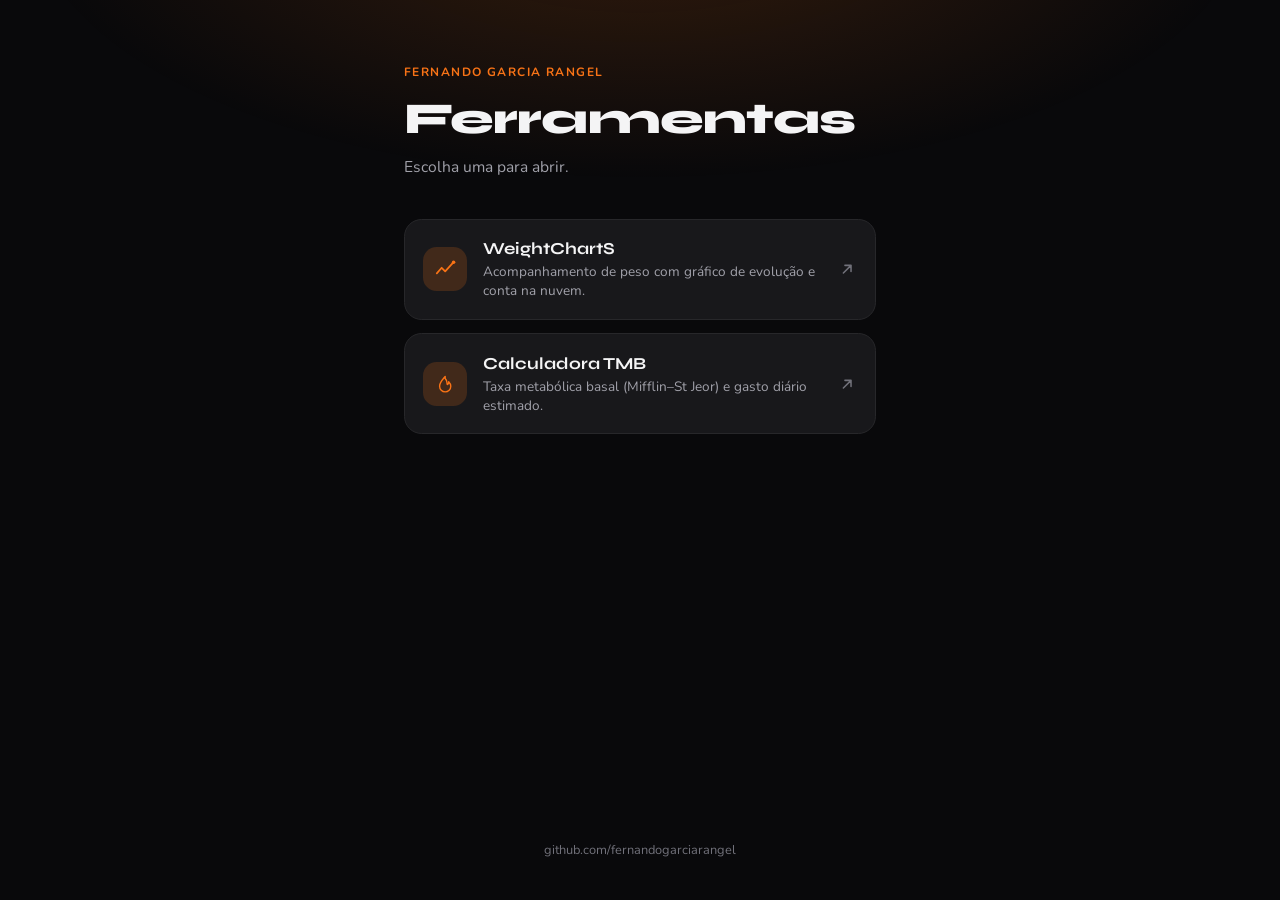
==== index.html @ a04c8d7c "Index" ====
<!DOCTYPE html>
<html lang="pt-BR" data-theme="dark">
<head>
<meta charset="UTF-8">
<meta name="viewport" content="width=device-width, initial-scale=1.0">
<meta name="theme-color" content="#f97316">
<meta name="author" content="Fernando Garcia Rangel">
<title>Apps — Fernando Garcia Rangel</title>
<link rel="preconnect" href="https://fonts.googleapis.com">
<link rel="preconnect" href="https://fonts.gstatic.com" crossorigin>
<link href="https://fonts.googleapis.com/css2?family=Nunito:wght@400;600;700&family=Syne:wght@600;700;800&display=swap" rel="stylesheet">
<link rel="stylesheet" href="styles.css">
</head>
<body>
  <div class="bg-glow" aria-hidden="true"></div>

  <main class="page">
    <header class="intro">
      <p class="eyebrow">Fernando Garcia Rangel</p>
      <h1>Ferramentas</h1>
      <p class="lede">Escolha uma para abrir.</p>
    </header>

    <nav class="menu" aria-label="Aplicativos disponíveis">
      <a class="entry" href="https://weight-charts.vercel.app/" target="_blank" rel="noopener noreferrer">
        <span class="entry-icon" aria-hidden="true">
          <svg viewBox="0 0 32 32" fill="none">
            <path d="M4 22 L11 14 L16 19 L28 6" stroke="currentColor" stroke-width="2.5" stroke-linecap="round" stroke-linejoin="round"/>
            <circle cx="28" cy="6" r="2.5" fill="currentColor"/>
          </svg>
        </span>
        <span class="entry-body">
          <span class="entry-title">WeightChartS</span>
          <span class="entry-desc">Acompanhamento de peso com gráfico de evolução e conta na nuvem.</span>
        </span>
        <span class="entry-arrow" aria-hidden="true">
          <svg viewBox="0 0 24 24" fill="none"><path d="M7 17 17 7M17 7H9M17 7V15" stroke="currentColor" stroke-width="2" stroke-linecap="round" stroke-linejoin="round"/></svg>
        </span>
      </a>

      <a class="entry" href="https://calculadora-tmb-five.vercel.app/" target="_blank" rel="noopener noreferrer">
        <span class="entry-icon" aria-hidden="true">
          <svg viewBox="0 0 32 32" fill="none">
            <path d="M16 5c-4 5-8 8-8 14a8 8 0 0 0 16 0c0-3-1.5-5-3-6.5.3 2-.5 3.5-2 4-1-2.5.5-5-3-8.5Z" stroke="currentColor" stroke-width="2" stroke-linejoin="round"/>
          </svg>
        </span>
        <span class="entry-body">
          <span class="entry-title">Calculadora TMB</span>
          <span class="entry-desc">Taxa metabólica basal (Mifflin–St Jeor) e gasto diário estimado.</span>
        </span>
        <span class="entry-arrow" aria-hidden="true">
          <svg viewBox="0 0 24 24" fill="none"><path d="M7 17 17 7M17 7H9M17 7V15" stroke="currentColor" stroke-width="2" stroke-linecap="round" stroke-linejoin="round"/></svg>
        </span>
      </a>
    </nav>

    <footer class="site-footer">
      <a href="https://github.com/fernandogarciarangel" target="_blank" rel="noopener noreferrer">github.com/fernandogarciarangel</a>
    </footer>
  </main>
</body>
</html>
---- styles.css ----
:root {
  --bg: #09090b;
  --bg-card: #18181b;
  --border: #27272a;
  --border-hover: rgba(249, 115, 22, 0.4);
  --text: #f4f4f5;
  --text-dim: #a1a1aa;
  --text-faint: #71717a;
  --accent: #f97316;
  --accent-dim: #c2410c;
  --accent-glow: rgba(249, 115, 22, 0.18);
  --font-display: 'Syne', system-ui, sans-serif;
  --font-body: 'Nunito', system-ui, sans-serif;
}

* { box-sizing: border-box; }

html, body {
  margin: 0;
  padding: 0;
  min-height: 100%;
  background: var(--bg);
}

body {
  font-family: var(--font-body);
  color: var(--text);
  -webkit-font-smoothing: antialiased;
  position: relative;
  overflow-x: hidden;
}

.bg-glow {
  position: fixed;
  inset: 0;
  z-index: 0;
  pointer-events: none;
  background: radial-gradient(ellipse 80% 50% at 50% -10%, var(--accent-glow), transparent 60%);
}

.page {
  position: relative;
  z-index: 1;
  max-width: 32rem;
  margin: 0 auto;
  min-height: 100vh;
  padding: 4rem 1.25rem 2.5rem;
  display: flex;
  flex-direction: column;
}

.intro {
  margin-bottom: 2.5rem;
}

.eyebrow {
  margin: 0 0 0.75rem;
  font-family: var(--font-body);
  font-size: 0.75rem;
  font-weight: 700;
  letter-spacing: 0.12em;
  text-transform: uppercase;
  color: var(--accent);
}

.intro h1 {
  margin: 0 0 0.6rem;
  font-family: var(--font-display);
  font-weight: 800;
  font-size: clamp(2.25rem, 8vw, 2.75rem);
  letter-spacing: -0.02em;
  color: var(--text);
}

.lede {
  margin: 0;
  font-size: 0.975rem;
  line-height: 1.55;
  color: var(--text-dim);
  max-width: 34ch;
}

.menu {
  display: flex;
  flex-direction: column;
  gap: 0.85rem;
}

.entry {
  display: flex;
  align-items: center;
  gap: 1rem;
  padding: 1.15rem 1.15rem;
  border-radius: 1.1rem;
  border: 1px solid var(--border);
  background: var(--bg-card);
  text-decoration: none;
  color: inherit;
  transition: border-color 0.18s ease, transform 0.18s ease, box-shadow 0.18s ease;
}

.entry:hover,
.entry:focus-visible {
  border-color: var(--border-hover);
  box-shadow: 0 0 32px -12px var(--accent-glow);
  transform: translateY(-1px);
}

.entry:active {
  transform: translateY(0) scale(0.99);
}

.entry:focus-visible {
  outline: 2px solid var(--accent);
  outline-offset: 3px;
}

.entry-icon {
  flex-shrink: 0;
  display: flex;
  align-items: center;
  justify-content: center;
  width: 2.75rem;
  height: 2.75rem;
  border-radius: 0.85rem;
  background: var(--accent-glow);
  color: var(--accent);
}

.entry-icon svg {
  width: 1.4rem;
  height: 1.4rem;
}

.entry-body {
  flex: 1;
  min-width: 0;
  display: flex;
  flex-direction: column;
  gap: 0.2rem;
}

.entry-title {
  font-family: var(--font-display);
  font-weight: 700;
  font-size: 1.05rem;
  color: var(--text);
}

.entry-desc {
  font-size: 0.85rem;
  line-height: 1.4;
  color: var(--text-dim);
}

.entry-arrow {
  flex-shrink: 0;
  display: flex;
  color: var(--text-faint);
  transition: color 0.18s ease, transform 0.18s ease;
}

.entry-arrow svg {
  width: 1.15rem;
  height: 1.15rem;
}

.entry:hover .entry-arrow,
.entry:focus-visible .entry-arrow {
  color: var(--accent);
  transform: translate(2px, -2px);
}

.site-footer {
  margin-top: auto;
  padding-top: 3rem;
  text-align: center;
}

.site-footer a {
  font-size: 0.8rem;
  color: var(--text-faint);
  text-decoration: none;
}

.site-footer a:hover,
.site-footer a:focus-visible {
  color: var(--accent);
}

@media (prefers-reduced-motion: reduce) {
  .entry {
    transition: none;
  }
  .entry:hover,
  .entry:focus-visible {
    transform: none;
  }
  .entry-arrow {
    transition: none;
  }
}
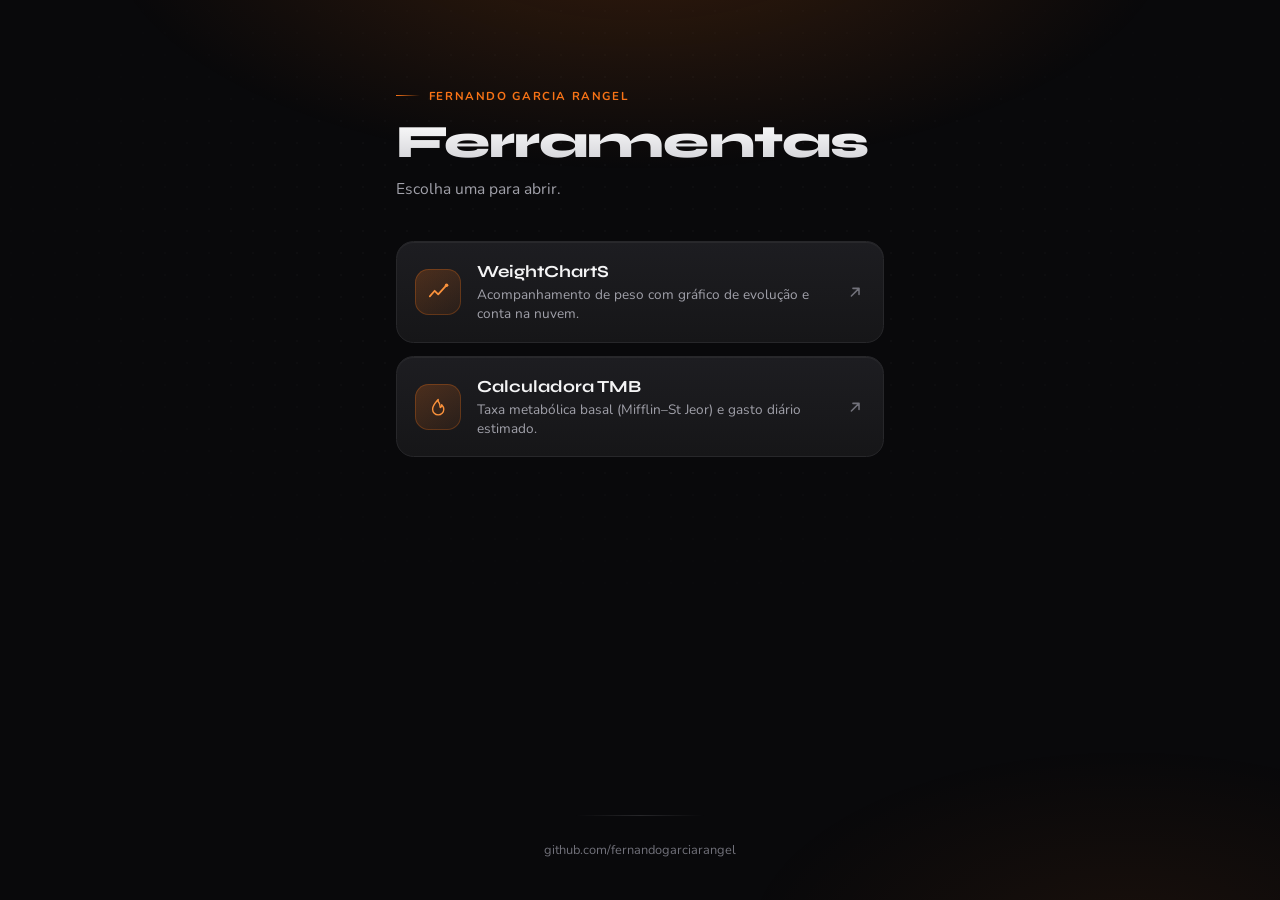
==== commit 50248195: "Refina o visual do hub - Fundo em camadas (glow duplo + grade de pontos suave com mask) - Cards com " ====
--- a/index.html
+++ b/index.html
@@ -6,6 +6,8 @@
 <meta name="theme-color" content="#f97316">
 <meta name="author" content="Fernando Garcia Rangel">
 <title>Apps — Fernando Garcia Rangel</title>
+<meta name="description" content="Ferramentas de Fernando Garcia Rangel: WeightChartS (acompanhamento de peso) e Calculadora TMB.">
+<link rel="icon" href="data:image/svg+xml,<svg xmlns='http://www.w3.org/2000/svg' viewBox='0 0 32 32'><rect width='32' height='32' rx='8' fill='%23f97316'/><path d='M6 22 13 14 18 19 26 8' fill='none' stroke='white' stroke-width='2.6' stroke-linecap='round' stroke-linejoin='round'/></svg>">
 <link rel="preconnect" href="https://fonts.googleapis.com">
 <link rel="preconnect" href="https://fonts.gstatic.com" crossorigin>
 <link href="https://fonts.googleapis.com/css2?family=Nunito:wght@400;600;700&family=Syne:wght@600;700;800&display=swap" rel="stylesheet">
--- a/styles.css
+++ b/styles.css
@@ -1,14 +1,17 @@
 :root {
   --bg: #09090b;
-  --bg-card: #18181b;
+  --bg-card: #161618;
+  --bg-card-2: #1d1d21;
   --border: #27272a;
-  --border-hover: rgba(249, 115, 22, 0.4);
+  --border-hover: rgba(249, 115, 22, 0.45);
   --text: #f4f4f5;
   --text-dim: #a1a1aa;
   --text-faint: #71717a;
   --accent: #f97316;
+  --accent-soft: #fb923c;
   --accent-dim: #c2410c;
   --accent-glow: rgba(249, 115, 22, 0.18);
+  --radius: 1.1rem;
   --font-display: 'Syne', system-ui, sans-serif;
   --font-body: 'Nunito', system-ui, sans-serif;
 }
@@ -30,21 +33,34 @@
   overflow-x: hidden;
 }
 
+/* Layered background: warm glow top + bottom, plus a faint dot grid */
 .bg-glow {
   position: fixed;
   inset: 0;
   z-index: 0;
   pointer-events: none;
-  background: radial-gradient(ellipse 80% 50% at 50% -10%, var(--accent-glow), transparent 60%);
+  background:
+    radial-gradient(ellipse 70% 45% at 50% -8%, var(--accent-glow), transparent 60%),
+    radial-gradient(ellipse 55% 40% at 88% 105%, rgba(249, 115, 22, 0.07), transparent 55%);
+}
+
+.bg-glow::after {
+  content: "";
+  position: absolute;
+  inset: 0;
+  background-image: radial-gradient(rgba(255, 255, 255, 0.025) 1px, transparent 1px);
+  background-size: 22px 22px;
+  -webkit-mask-image: radial-gradient(ellipse 80% 60% at 50% 28%, #000 30%, transparent 75%);
+  mask-image: radial-gradient(ellipse 80% 60% at 50% 28%, #000 30%, transparent 75%);
 }
 
 .page {
   position: relative;
   z-index: 1;
-  max-width: 32rem;
+  max-width: 33rem;
   margin: 0 auto;
   min-height: 100vh;
-  padding: 4rem 1.25rem 2.5rem;
+  padding: clamp(3rem, 10vh, 5rem) 1.25rem 2.5rem;
   display: flex;
   flex-direction: column;
 }
@@ -54,22 +70,36 @@
 }
 
 .eyebrow {
-  margin: 0 0 0.75rem;
+  display: inline-flex;
+  align-items: center;
+  gap: 0.55rem;
+  margin: 0 0 0.9rem;
   font-family: var(--font-body);
-  font-size: 0.75rem;
+  font-size: 0.72rem;
   font-weight: 700;
-  letter-spacing: 0.12em;
+  letter-spacing: 0.14em;
   text-transform: uppercase;
   color: var(--accent);
 }
 
+.eyebrow::before {
+  content: "";
+  width: 1.5rem;
+  height: 1px;
+  background: linear-gradient(90deg, var(--accent), transparent);
+}
+
 .intro h1 {
-  margin: 0 0 0.6rem;
+  margin: 0 0 0.65rem;
   font-family: var(--font-display);
   font-weight: 800;
-  font-size: clamp(2.25rem, 8vw, 2.75rem);
+  font-size: clamp(2.25rem, 8vw, 2.9rem);
+  line-height: 1.05;
   letter-spacing: -0.02em;
-  color: var(--text);
+  background: linear-gradient(180deg, #ffffff 0%, #cfcfd4 100%);
+  -webkit-background-clip: text;
+  background-clip: text;
+  color: transparent;
 }
 
 .lede {
@@ -87,23 +117,29 @@
 }
 
 .entry {
+  position: relative;
   display: flex;
   align-items: center;
   gap: 1rem;
-  padding: 1.15rem 1.15rem;
-  border-radius: 1.1rem;
+  padding: 1.15rem;
+  border-radius: var(--radius);
   border: 1px solid var(--border);
-  background: var(--bg-card);
+  background: linear-gradient(180deg, var(--bg-card-2), var(--bg-card));
+  box-shadow: inset 0 1px 0 rgba(255, 255, 255, 0.05);
   text-decoration: none;
   color: inherit;
-  transition: border-color 0.18s ease, transform 0.18s ease, box-shadow 0.18s ease;
+  transition: border-color 0.2s ease, transform 0.2s ease, box-shadow 0.2s ease;
 }
 
 .entry:hover,
 .entry:focus-visible {
   border-color: var(--border-hover);
-  box-shadow: 0 0 32px -12px var(--accent-glow);
-  transform: translateY(-1px);
+  box-shadow:
+    inset 0 1px 0 rgba(255, 255, 255, 0.06),
+    0 0 0 1px rgba(249, 115, 22, 0.12),
+    0 14px 40px -20px var(--accent-glow),
+    0 10px 30px -22px rgba(0, 0, 0, 0.75);
+  transform: translateY(-2px);
 }
 
 .entry:active {
@@ -120,11 +156,20 @@
   display: flex;
   align-items: center;
   justify-content: center;
-  width: 2.75rem;
-  height: 2.75rem;
+  width: 2.85rem;
+  height: 2.85rem;
   border-radius: 0.85rem;
-  background: var(--accent-glow);
-  color: var(--accent);
+  background: linear-gradient(145deg, rgba(249, 115, 22, 0.22), rgba(249, 115, 22, 0.07));
+  box-shadow: inset 0 0 0 1px rgba(249, 115, 22, 0.25);
+  color: var(--accent-soft);
+  transition: transform 0.2s ease, box-shadow 0.2s ease, color 0.2s ease;
+}
+
+.entry:hover .entry-icon,
+.entry:focus-visible .entry-icon {
+  color: var(--accent);
+  box-shadow: inset 0 0 0 1px rgba(249, 115, 22, 0.5), 0 0 22px -6px var(--accent-glow);
+  transform: scale(1.05);
 }
 
 .entry-icon svg {
@@ -137,13 +182,13 @@
   min-width: 0;
   display: flex;
   flex-direction: column;
-  gap: 0.2rem;
+  gap: 0.22rem;
 }
 
 .entry-title {
   font-family: var(--font-display);
   font-weight: 700;
-  font-size: 1.05rem;
+  font-size: 1.06rem;
   color: var(--text);
 }
 
@@ -157,7 +202,7 @@
   flex-shrink: 0;
   display: flex;
   color: var(--text-faint);
-  transition: color 0.18s ease, transform 0.18s ease;
+  transition: color 0.2s ease, transform 0.2s ease;
 }
 
 .entry-arrow svg {
@@ -168,7 +213,7 @@
 .entry:hover .entry-arrow,
 .entry:focus-visible .entry-arrow {
   color: var(--accent);
-  transform: translate(2px, -2px);
+  transform: translate(3px, -3px);
 }
 
 .site-footer {
@@ -177,10 +222,21 @@
   text-align: center;
 }
 
+.site-footer::before {
+  content: "";
+  display: block;
+  width: 100%;
+  max-width: 8rem;
+  height: 1px;
+  margin: 0 auto 1.4rem;
+  background: linear-gradient(90deg, transparent, var(--border), transparent);
+}
+
 .site-footer a {
   font-size: 0.8rem;
   color: var(--text-faint);
   text-decoration: none;
+  transition: color 0.2s ease;
 }
 
 .site-footer a:hover,
@@ -188,15 +244,36 @@
   color: var(--accent);
 }
 
+/* Entrance — staggered rise. `backwards` fill so hover transforms still win after it ends. */
+@keyframes rise {
+  from { opacity: 0; transform: translateY(12px); }
+  to { opacity: 1; transform: translateY(0); }
+}
+
+.intro,
+.entry,
+.site-footer {
+  animation: rise 0.6s cubic-bezier(0.22, 0.61, 0.36, 1) backwards;
+}
+
+.intro { animation-delay: 0.02s; }
+.entry:nth-child(1) { animation-delay: 0.12s; }
+.entry:nth-child(2) { animation-delay: 0.2s; }
+.site-footer { animation-delay: 0.3s; }
+
 @media (prefers-reduced-motion: reduce) {
-  .entry {
+  .intro,
+  .entry,
+  .site-footer {
+    animation: none;
+  }
+  .entry,
+  .entry-icon,
+  .entry-arrow {
     transition: none;
   }
   .entry:hover,
   .entry:focus-visible {
     transform: none;
   }
-  .entry-arrow {
-    transition: none;
-  }
-}+}
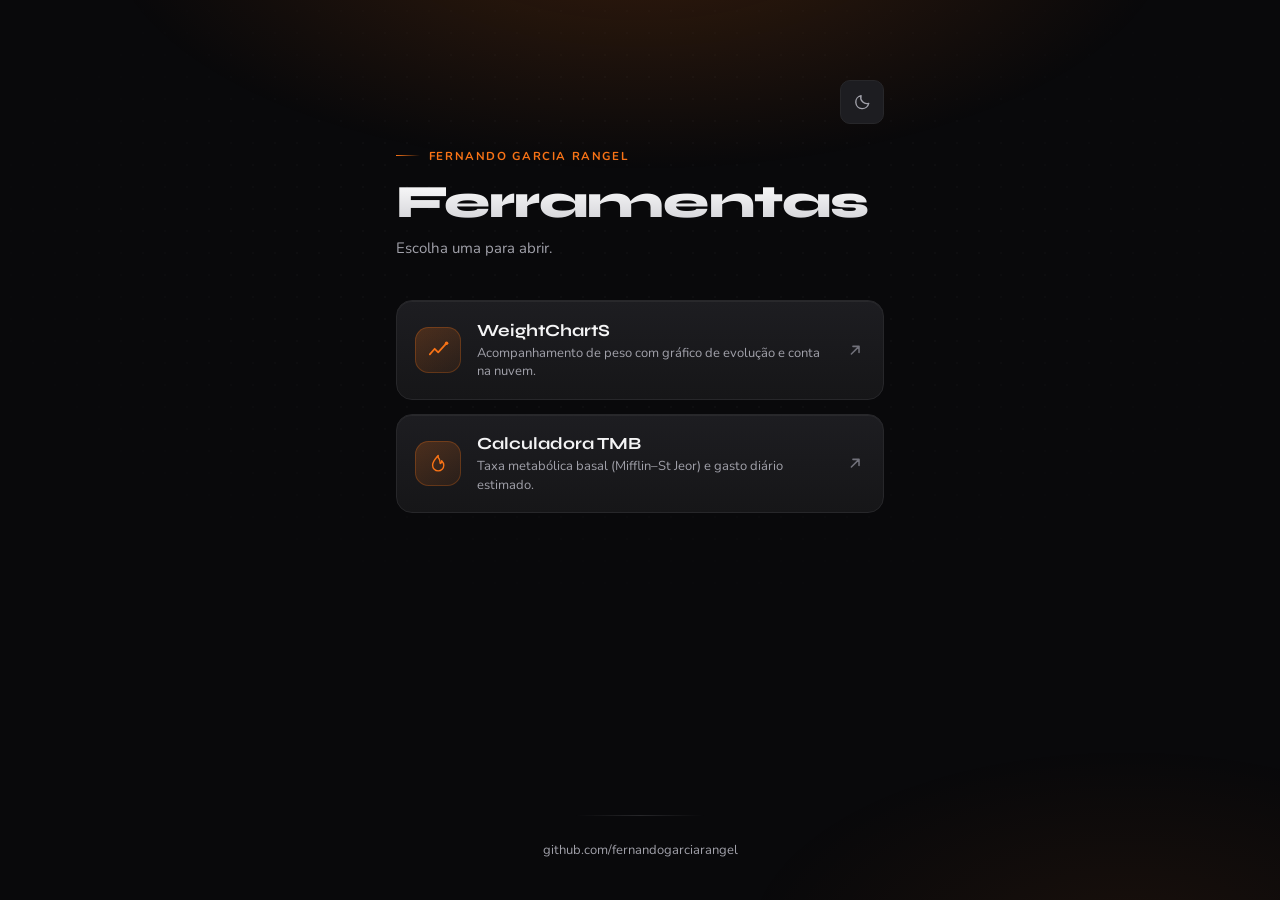
==== commit 14cd0494: "Adota o sistema de design compartilhado preto & laranja Extrai os tokens para tokens.css (copia iden" ====
--- a/index.html
+++ b/index.html
@@ -3,20 +3,46 @@
 <head>
 <meta charset="UTF-8">
 <meta name="viewport" content="width=device-width, initial-scale=1.0">
-<meta name="theme-color" content="#f97316">
+<meta name="theme-color" content="#09090b">
 <meta name="author" content="Fernando Garcia Rangel">
 <title>Apps — Fernando Garcia Rangel</title>
 <meta name="description" content="Ferramentas de Fernando Garcia Rangel: WeightChartS (acompanhamento de peso) e Calculadora TMB.">
 <link rel="icon" href="data:image/svg+xml,<svg xmlns='http://www.w3.org/2000/svg' viewBox='0 0 32 32'><rect width='32' height='32' rx='8' fill='%23f97316'/><path d='M6 22 13 14 18 19 26 8' fill='none' stroke='white' stroke-width='2.6' stroke-linecap='round' stroke-linejoin='round'/></svg>">
+<!-- Antes do CSS: evita o flash de tema errado ao recarregar. -->
+<script>
+  (function () {
+    try {
+      var t = localStorage.getItem('appshub_theme');
+      if (t === 'light' || t === 'dark') {
+        document.documentElement.dataset.theme = t;
+        var m = document.querySelector('meta[name="theme-color"]');
+        if (m) m.content = t === 'light' ? '#fafafa' : '#09090b';
+      }
+    } catch (e) { /* localStorage indisponível — segue no tema escuro */ }
+  })();
+</script>
 <link rel="preconnect" href="https://fonts.googleapis.com">
 <link rel="preconnect" href="https://fonts.gstatic.com" crossorigin>
 <link href="https://fonts.googleapis.com/css2?family=Nunito:wght@400;600;700&family=Syne:wght@600;700;800&display=swap" rel="stylesheet">
+<link rel="stylesheet" href="tokens.css">
 <link rel="stylesheet" href="styles.css">
 </head>
 <body>
   <div class="bg-glow" aria-hidden="true"></div>
 
   <main class="page">
+    <div class="page-bar">
+      <button type="button" class="theme-toggle" id="btnTheme" aria-pressed="false" title="Alternar tema claro ou escuro">
+        <svg class="icon-sun" viewBox="0 0 24 24" fill="none" aria-hidden="true">
+          <path d="M20.5 13.5A8 8 0 0 1 10.5 3.5a8.5 8.5 0 1 0 10 10Z" stroke="currentColor" stroke-width="1.8" stroke-linejoin="round"/>
+        </svg>
+        <svg class="icon-moon" viewBox="0 0 24 24" fill="none" aria-hidden="true">
+          <circle cx="12" cy="12" r="4.2" stroke="currentColor" stroke-width="1.8"/>
+          <path d="M12 3v2.2M12 18.8V21M4.2 12H2M22 12h-2.2M6.3 6.3 4.8 4.8M19.2 19.2l-1.5-1.5M17.7 6.3l1.5-1.5M4.8 19.2l1.5-1.5" stroke="currentColor" stroke-width="1.8" stroke-linecap="round"/>
+        </svg>
+      </button>
+    </div>
+
     <header class="intro">
       <p class="eyebrow">Fernando Garcia Rangel</p>
       <h1>Ferramentas</h1>
@@ -60,5 +86,39 @@
       <a href="https://github.com/fernandogarciarangel" target="_blank" rel="noopener noreferrer">github.com/fernandogarciarangel</a>
     </footer>
   </main>
+
+  <script>
+    (function () {
+      var STORAGE_KEY = 'appshub_theme';
+      var btn = document.getElementById('btnTheme');
+      if (!btn) return;
+
+      function currentTheme() {
+        return document.documentElement.dataset.theme === 'light' ? 'light' : 'dark';
+      }
+
+      function applyTheme(theme) {
+        var t = theme === 'light' ? 'light' : 'dark';
+        document.documentElement.dataset.theme = t;
+
+        var meta = document.querySelector('meta[name="theme-color"]');
+        if (meta) meta.content = t === 'light' ? '#fafafa' : '#09090b';
+
+        btn.setAttribute('aria-pressed', t === 'light' ? 'true' : 'false');
+        btn.title = t === 'light' ? 'Mudar para o tema escuro' : 'Mudar para o tema claro';
+        btn.setAttribute('aria-label', btn.title);
+      }
+
+      applyTheme(currentTheme());
+
+      btn.addEventListener('click', function () {
+        var next = currentTheme() === 'light' ? 'dark' : 'light';
+        applyTheme(next);
+        try {
+          localStorage.setItem(STORAGE_KEY, next);
+        } catch (e) { /* ignore */ }
+      });
+    })();
+  </script>
 </body>
-</html>+</html>
--- a/tokens.css
+++ b/tokens.css
@@ -0,0 +1,59 @@
+/* Sistema de design "Preto & Laranja" — tokens compartilhados.
+   Fonte da verdade: DESIGN-SYSTEM.md, no repo Apps-Hub.
+   Os três apps (Apps-Hub, Calculadora TMB, WeightChartS) carregam uma cópia
+   idêntica deste arquivo. Ao mudar um valor, mude nos três. */
+
+:root {
+  /* superfícies */
+  --bg: #09090b;
+  --surface: #161618;
+  --surface-2: #1d1d21;
+  --border: #27272a;
+  --border-hover: rgba(249, 115, 22, 0.45);
+
+  /* texto */
+  --text: #f4f4f5;
+  --text-dim: #a1a1aa;
+  --text-faint: #71717a;
+
+  /* acento — --accent é preenchimento, --accent-text é texto (ver §2 da spec) */
+  --accent: #f97316;
+  --accent-soft: #fb923c;
+  --accent-dim: #c2410c;
+  --accent-text: #f97316;
+  --on-accent: #09090b;
+  --accent-tint: rgba(249, 115, 22, 0.12);
+  --accent-glow: rgba(249, 115, 22, 0.18);
+
+  /* forma */
+  --radius: 1rem;
+  --radius-sm: 0.625rem;
+  --radius-xs: 0.5rem;
+
+  /* tipografia */
+  --font-display: 'Syne', system-ui, sans-serif;
+  --font-body: 'Nunito', system-ui, sans-serif;
+  --step--1: 0.8125rem;
+  --step-0: 0.9375rem;
+  --step-1: 1.0625rem;
+  --step-2: 1.375rem;
+  --step-3: 1.875rem;
+  /* mínimo 1.95rem: 2.25rem não cabia numa coluna de 33rem a 375px de viewport */
+  --step-4: clamp(1.95rem, 7vw, 2.9rem);
+}
+
+:root[data-theme="light"] {
+  --bg: #fafafa;
+  --surface: rgba(255, 255, 255, 0.75);
+  --surface-2: #f4f4f5;
+  --border: #e4e4e7;
+
+  --text: #18181b;
+  --text-dim: #52525b;
+  --text-faint: #71717a;
+
+  /* #f97316 sobre #fafafa dá 2,7:1 e reprova AA — orange-700 dá 5,0:1 */
+  --accent-text: #c2410c;
+  --accent-tint: rgba(249, 115, 22, 0.06);
+  --accent-glow: rgba(249, 115, 22, 0.10);
+}
--- a/styles.css
+++ b/styles.css
@@ -1,19 +1,30 @@
+/* Tokens compartilhados vêm de tokens.css (carregado antes deste arquivo).
+   Aqui ficam só os tokens locais do hub e o estilo dos seus componentes. */
+
 :root {
-  --bg: #09090b;
-  --bg-card: #161618;
-  --bg-card-2: #1d1d21;
-  --border: #27272a;
-  --border-hover: rgba(249, 115, 22, 0.45);
-  --text: #f4f4f5;
-  --text-dim: #a1a1aa;
-  --text-faint: #71717a;
-  --accent: #f97316;
-  --accent-soft: #fb923c;
-  --accent-dim: #c2410c;
-  --accent-glow: rgba(249, 115, 22, 0.18);
-  --radius: 1.1rem;
-  --font-display: 'Syne', system-ui, sans-serif;
-  --font-body: 'Nunito', system-ui, sans-serif;
+  /* Locais do hub: variam por tema mas não fazem parte do sistema compartilhado. */
+  --card-bg: linear-gradient(180deg, var(--surface-2), var(--surface));
+  --card-shadow: inset 0 1px 0 rgba(255, 255, 255, 0.05);
+  --card-shadow-hover:
+    inset 0 1px 0 rgba(255, 255, 255, 0.06),
+    0 0 0 1px rgba(249, 115, 22, 0.12),
+    0 14px 40px -20px var(--accent-glow),
+    0 10px 30px -22px rgba(0, 0, 0, 0.75);
+  --h1-gradient: linear-gradient(180deg, #ffffff 0%, #cfcfd4 100%);
+  --icon-bg: linear-gradient(145deg, rgba(249, 115, 22, 0.22), rgba(249, 115, 22, 0.07));
+  --dot-grid: rgba(255, 255, 255, 0.025);
+}
+
+:root[data-theme="light"] {
+  --card-bg: #ffffff;
+  --card-shadow: 0 1px 2px rgba(0, 0, 0, 0.04);
+  --card-shadow-hover:
+    0 0 0 1px rgba(249, 115, 22, 0.16),
+    0 25px 50px -12px rgba(0, 0, 0, 0.10),
+    0 14px 40px -24px rgba(249, 115, 22, 0.45);
+  --h1-gradient: linear-gradient(180deg, #18181b 0%, #3f3f46 100%);
+  --icon-bg: rgba(249, 115, 22, 0.13);
+  --dot-grid: rgba(0, 0, 0, 0.035);
 }
 
 * { box-sizing: border-box; }
@@ -48,7 +59,7 @@
   content: "";
   position: absolute;
   inset: 0;
-  background-image: radial-gradient(rgba(255, 255, 255, 0.025) 1px, transparent 1px);
+  background-image: radial-gradient(var(--dot-grid) 1px, transparent 1px);
   background-size: 22px 22px;
   -webkit-mask-image: radial-gradient(ellipse 80% 60% at 50% 28%, #000 30%, transparent 75%);
   mask-image: radial-gradient(ellipse 80% 60% at 50% 28%, #000 30%, transparent 75%);
@@ -63,6 +74,16 @@
   padding: clamp(3rem, 10vh, 5rem) 1.25rem 2.5rem;
   display: flex;
   flex-direction: column;
+}
+
+/* —— Cabeçalho —— */
+
+/* Barra própria acima do título: o botão não disputa largura com o h1, que
+   usa background-clip:text e some silenciosamente se transbordar a caixa. */
+.page-bar {
+  display: flex;
+  justify-content: flex-end;
+  margin-bottom: 1rem;
 }
 
 .intro {
@@ -79,36 +100,81 @@
   font-weight: 700;
   letter-spacing: 0.14em;
   text-transform: uppercase;
-  color: var(--accent);
+  color: var(--accent-text);
 }
 
 .eyebrow::before {
   content: "";
   width: 1.5rem;
   height: 1px;
-  background: linear-gradient(90deg, var(--accent), transparent);
+  background: linear-gradient(90deg, currentColor, transparent);
 }
 
 .intro h1 {
   margin: 0 0 0.65rem;
   font-family: var(--font-display);
   font-weight: 800;
-  font-size: clamp(2.25rem, 8vw, 2.9rem);
+  font-size: var(--step-4);
   line-height: 1.05;
   letter-spacing: -0.02em;
-  background: linear-gradient(180deg, #ffffff 0%, #cfcfd4 100%);
+  background: var(--h1-gradient);
   -webkit-background-clip: text;
   background-clip: text;
   color: transparent;
 }
 
+/* Abaixo de ~360px, "Ferramentas" em Syne 800 não cabe nem no mínimo do
+   --step-4 — e como o h1 usa background-clip:text, o excedente some em vez
+   de estourar visivelmente. Tamanho medido para caber em 320px. */
+@media (max-width: 360px) {
+  .intro h1 {
+    font-size: 1.7rem;
+  }
+}
+
 .lede {
   margin: 0;
-  font-size: 0.975rem;
+  font-size: var(--step-0);
   line-height: 1.55;
   color: var(--text-dim);
   max-width: 34ch;
 }
+
+/* —— Botão de tema —— */
+
+.theme-toggle {
+  flex-shrink: 0;
+  display: inline-flex;
+  align-items: center;
+  justify-content: center;
+  width: 2.75rem;
+  height: 2.75rem;
+  padding: 0;
+  border-radius: var(--radius-sm);
+  border: 1px solid var(--border);
+  background: var(--surface-2);
+  color: var(--text-dim);
+  cursor: pointer;
+  transition: color 0.2s ease, border-color 0.2s ease, background-color 0.2s ease;
+}
+
+.theme-toggle:hover,
+.theme-toggle:focus-visible {
+  color: var(--accent-text);
+  border-color: var(--border-hover);
+}
+
+.theme-toggle svg {
+  width: 1.15rem;
+  height: 1.15rem;
+}
+
+/* Só um dos dois ícones aparece — o que representa o tema para o qual o clique leva. */
+.theme-toggle .icon-moon { display: none; }
+:root[data-theme="light"] .theme-toggle .icon-moon { display: block; }
+:root[data-theme="light"] .theme-toggle .icon-sun { display: none; }
+
+/* —— Lista de apps —— */
 
 .menu {
   display: flex;
@@ -124,8 +190,8 @@
   padding: 1.15rem;
   border-radius: var(--radius);
   border: 1px solid var(--border);
-  background: linear-gradient(180deg, var(--bg-card-2), var(--bg-card));
-  box-shadow: inset 0 1px 0 rgba(255, 255, 255, 0.05);
+  background: var(--card-bg);
+  box-shadow: var(--card-shadow);
   text-decoration: none;
   color: inherit;
   transition: border-color 0.2s ease, transform 0.2s ease, box-shadow 0.2s ease;
@@ -134,11 +200,7 @@
 .entry:hover,
 .entry:focus-visible {
   border-color: var(--border-hover);
-  box-shadow:
-    inset 0 1px 0 rgba(255, 255, 255, 0.06),
-    0 0 0 1px rgba(249, 115, 22, 0.12),
-    0 14px 40px -20px var(--accent-glow),
-    0 10px 30px -22px rgba(0, 0, 0, 0.75);
+  box-shadow: var(--card-shadow-hover);
   transform: translateY(-2px);
 }
 
@@ -146,7 +208,9 @@
   transform: translateY(0) scale(0.99);
 }
 
-.entry:focus-visible {
+.entry:focus-visible,
+.theme-toggle:focus-visible,
+.site-footer a:focus-visible {
   outline: 2px solid var(--accent);
   outline-offset: 3px;
 }
@@ -159,15 +223,14 @@
   width: 2.85rem;
   height: 2.85rem;
   border-radius: 0.85rem;
-  background: linear-gradient(145deg, rgba(249, 115, 22, 0.22), rgba(249, 115, 22, 0.07));
+  background: var(--icon-bg);
   box-shadow: inset 0 0 0 1px rgba(249, 115, 22, 0.25);
-  color: var(--accent-soft);
+  color: var(--accent-text);
   transition: transform 0.2s ease, box-shadow 0.2s ease, color 0.2s ease;
 }
 
 .entry:hover .entry-icon,
 .entry:focus-visible .entry-icon {
-  color: var(--accent);
   box-shadow: inset 0 0 0 1px rgba(249, 115, 22, 0.5), 0 0 22px -6px var(--accent-glow);
   transform: scale(1.05);
 }
@@ -188,12 +251,12 @@
 .entry-title {
   font-family: var(--font-display);
   font-weight: 700;
-  font-size: 1.06rem;
+  font-size: var(--step-1);
   color: var(--text);
 }
 
 .entry-desc {
-  font-size: 0.85rem;
+  font-size: var(--step--1);
   line-height: 1.4;
   color: var(--text-dim);
 }
@@ -212,9 +275,11 @@
 
 .entry:hover .entry-arrow,
 .entry:focus-visible .entry-arrow {
-  color: var(--accent);
+  color: var(--accent-text);
   transform: translate(3px, -3px);
 }
+
+/* —— Rodapé —— */
 
 .site-footer {
   margin-top: auto;
@@ -232,16 +297,17 @@
   background: linear-gradient(90deg, transparent, var(--border), transparent);
 }
 
+/* --text-dim, não --text-faint: a 0.8rem, 4,1:1 no escuro reprova AA. */
 .site-footer a {
-  font-size: 0.8rem;
-  color: var(--text-faint);
+  font-size: var(--step--1);
+  color: var(--text-dim);
   text-decoration: none;
   transition: color 0.2s ease;
 }
 
 .site-footer a:hover,
 .site-footer a:focus-visible {
-  color: var(--accent);
+  color: var(--accent-text);
 }
 
 /* Entrance — staggered rise. `backwards` fill so hover transforms still win after it ends. */
@@ -262,15 +328,9 @@
 .site-footer { animation-delay: 0.3s; }
 
 @media (prefers-reduced-motion: reduce) {
-  .intro,
-  .entry,
-  .site-footer {
-    animation: none;
-  }
-  .entry,
-  .entry-icon,
-  .entry-arrow {
-    transition: none;
+  *, *::before, *::after {
+    animation: none !important;
+    transition: none !important;
   }
   .entry:hover,
   .entry:focus-visible {
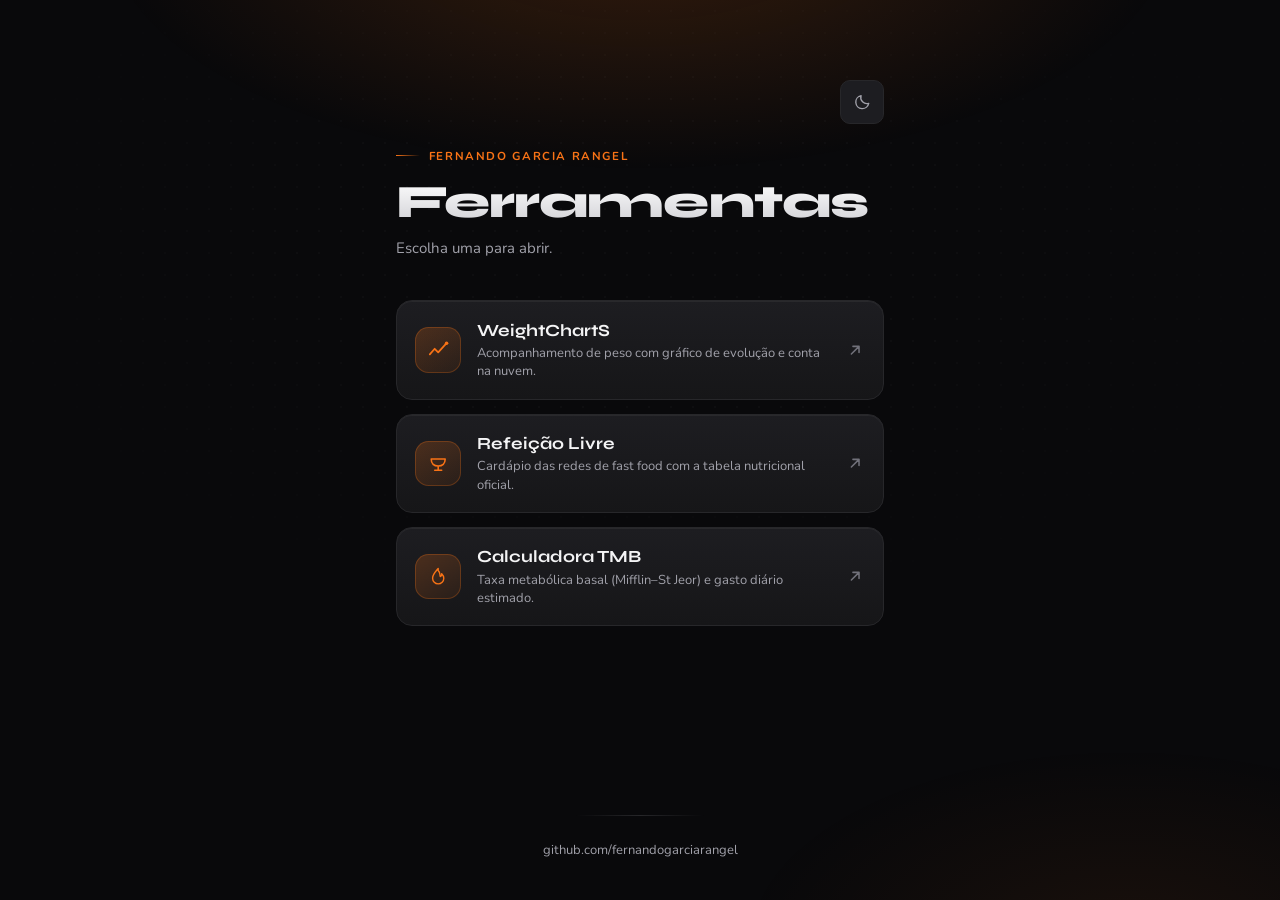
==== commit 1060b2d3: "Acrescenta o Refeicao Livre ao portal e a spec Terceiro card no index.html, apontando para refeicao-" ====
--- a/index.html
+++ b/index.html
@@ -6,7 +6,7 @@
 <meta name="theme-color" content="#09090b">
 <meta name="author" content="Fernando Garcia Rangel">
 <title>Apps — Fernando Garcia Rangel</title>
-<meta name="description" content="Ferramentas de Fernando Garcia Rangel: WeightChartS (acompanhamento de peso) e Calculadora TMB.">
+<meta name="description" content="Ferramentas de Fernando Garcia Rangel: WeightChartS (acompanhamento de peso), Refeição Livre (guia nutricional de fast food) e Calculadora TMB.">
 <link rel="icon" href="data:image/svg+xml,<svg xmlns='http://www.w3.org/2000/svg' viewBox='0 0 32 32'><rect width='32' height='32' rx='8' fill='%23f97316'/><path d='M6 22 13 14 18 19 26 8' fill='none' stroke='white' stroke-width='2.6' stroke-linecap='round' stroke-linejoin='round'/></svg>">
 <!-- Antes do CSS: evita o flash de tema errado ao recarregar. -->
 <script>
@@ -60,6 +60,21 @@
         <span class="entry-body">
           <span class="entry-title">WeightChartS</span>
           <span class="entry-desc">Acompanhamento de peso com gráfico de evolução e conta na nuvem.</span>
+        </span>
+        <span class="entry-arrow" aria-hidden="true">
+          <svg viewBox="0 0 24 24" fill="none"><path d="M7 17 17 7M17 7H9M17 7V15" stroke="currentColor" stroke-width="2" stroke-linecap="round" stroke-linejoin="round"/></svg>
+        </span>
+      </a>
+
+      <a class="entry" href="https://refeicao-livre.vercel.app/" target="_blank" rel="noopener noreferrer">
+        <span class="entry-icon" aria-hidden="true">
+          <svg viewBox="0 0 32 32" fill="none">
+            <path d="M6 10h20M6 10c0 7 4 10 10 10s10-3 10-10M16 20v6M11 26h10" stroke="currentColor" stroke-width="2.2" stroke-linecap="round" stroke-linejoin="round"/>
+          </svg>
+        </span>
+        <span class="entry-body">
+          <span class="entry-title">Refeição Livre</span>
+          <span class="entry-desc">Cardápio das redes de fast food com a tabela nutricional oficial.</span>
         </span>
         <span class="entry-arrow" aria-hidden="true">
           <svg viewBox="0 0 24 24" fill="none"><path d="M7 17 17 7M17 7H9M17 7V15" stroke="currentColor" stroke-width="2" stroke-linecap="round" stroke-linejoin="round"/></svg>
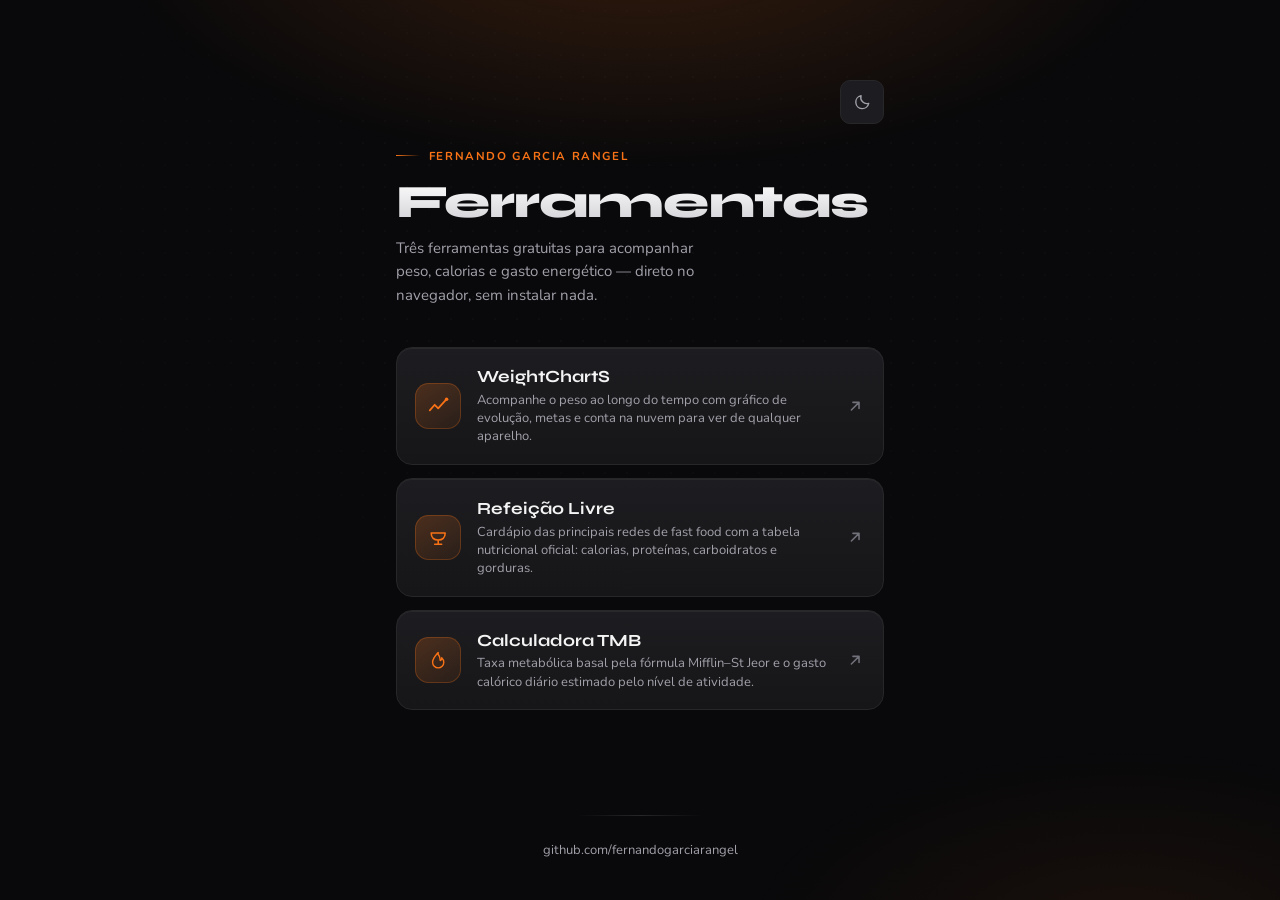
==== commit bd9bc458: "Merge pull request #1 from FernandoGarciaRangel/seo-e-descoberta-por-ia Acrescenta a camada de SEO e" ====
--- a/index.html
+++ b/index.html
@@ -4,10 +4,47 @@
 <meta charset="UTF-8">
 <meta name="viewport" content="width=device-width, initial-scale=1.0">
 <meta name="theme-color" content="#09090b">
+
+<!-- ————————————————————————————————————————————————————————————————
+     URL BASE DO SITE: https://apps-hub-beta.vercel.app
+     Sem build, então não há como interpolar variável. Toda URL absoluta
+     deste arquivo (canonical, og:url, og:image, JSON-LD) usa esse host e
+     está reunida aqui de propósito: trocar de domínio é um find-and-replace
+     de "https://apps-hub-beta.vercel.app" neste arquivo, em robots.txt e em
+     sitemap.xml. Nenhum outro arquivo do repo tem URL absoluta própria.
+     ———————————————————————————————————————————————————————————————— -->
+
+<title>Ferramentas grátis de dieta e peso — Fernando Garcia Rangel</title>
+<meta name="description" content="Três ferramentas gratuitas em português: gráfico de evolução de peso, calculadora de TMB (Mifflin–St Jeor) e tabela nutricional do fast food.">
 <meta name="author" content="Fernando Garcia Rangel">
-<title>Apps — Fernando Garcia Rangel</title>
-<meta name="description" content="Ferramentas de Fernando Garcia Rangel: WeightChartS (acompanhamento de peso), Refeição Livre (guia nutricional de fast food) e Calculadora TMB.">
-<link rel="icon" href="data:image/svg+xml,<svg xmlns='http://www.w3.org/2000/svg' viewBox='0 0 32 32'><rect width='32' height='32' rx='8' fill='%23f97316'/><path d='M6 22 13 14 18 19 26 8' fill='none' stroke='white' stroke-width='2.6' stroke-linecap='round' stroke-linejoin='round'/></svg>">
+<meta name="robots" content="index, follow, max-image-preview:large, max-snippet:-1">
+<link rel="canonical" href="https://apps-hub-beta.vercel.app/">
+
+<!-- Open Graph (WhatsApp, Facebook, LinkedIn, Telegram, Discord) -->
+<meta property="og:type" content="website">
+<meta property="og:site_name" content="Ferramentas de Fernando Garcia Rangel">
+<meta property="og:locale" content="pt_BR">
+<meta property="og:url" content="https://apps-hub-beta.vercel.app/">
+<meta property="og:title" content="Ferramentas grátis de dieta e peso">
+<meta property="og:description" content="Gráfico de evolução de peso, calculadora de TMB (Mifflin–St Jeor) e tabela nutricional do fast food. Tudo no navegador, de graça.">
+<meta property="og:image" content="https://apps-hub-beta.vercel.app/og.png">
+<meta property="og:image:type" content="image/png">
+<meta property="og:image:width" content="1200">
+<meta property="og:image:height" content="630">
+<meta property="og:image:alt" content="Ferramentas de Fernando Garcia Rangel: WeightChartS, Refeição Livre e Calculadora TMB.">
+
+<!-- Twitter / X -->
+<meta name="twitter:card" content="summary_large_image">
+<meta name="twitter:title" content="Ferramentas grátis de dieta e peso">
+<meta name="twitter:description" content="Gráfico de evolução de peso, calculadora de TMB (Mifflin–St Jeor) e tabela nutricional do fast food.">
+<meta name="twitter:image" content="https://apps-hub-beta.vercel.app/og.png">
+
+<!-- Ícones: arquivos de verdade, não data-URI. Scraper de rede social e
+     crawler não resolvem SVG inline em href de forma confiável. -->
+<link rel="icon" href="/favicon.svg" type="image/svg+xml">
+<link rel="apple-touch-icon" href="/apple-touch-icon.png">
+<link rel="manifest" href="/site.webmanifest">
+
 <!-- Antes do CSS: evita o flash de tema errado ao recarregar. -->
 <script>
   (function () {
@@ -26,6 +63,94 @@
 <link href="https://fonts.googleapis.com/css2?family=Nunito:wght@400;600;700&family=Syne:wght@600;700;800&display=swap" rel="stylesheet">
 <link rel="stylesheet" href="tokens.css">
 <link rel="stylesheet" href="styles.css">
+
+<!-- Dados estruturados: é isto que faz um buscador ou um LLM entender que a
+     página é um índice de três aplicações, e não texto solto. Um @graph
+     único em vez de blocos separados — assim os @id se referenciam. -->
+<script type="application/ld+json">
+{
+  "@context": "https://schema.org",
+  "@graph": [
+    {
+      "@type": "WebSite",
+      "@id": "https://apps-hub-beta.vercel.app/#website",
+      "url": "https://apps-hub-beta.vercel.app/",
+      "name": "Ferramentas de Fernando Garcia Rangel",
+      "description": "Índice das ferramentas gratuitas de peso, nutrição e gasto calórico feitas por Fernando Garcia Rangel.",
+      "inLanguage": "pt-BR",
+      "publisher": { "@id": "https://apps-hub-beta.vercel.app/#person" }
+    },
+    {
+      "@type": "Person",
+      "@id": "https://apps-hub-beta.vercel.app/#person",
+      "name": "Fernando Garcia Rangel",
+      "url": "https://apps-hub-beta.vercel.app/",
+      "sameAs": ["https://github.com/fernandogarciarangel"]
+    },
+    {
+      "@type": "CollectionPage",
+      "@id": "https://apps-hub-beta.vercel.app/#webpage",
+      "url": "https://apps-hub-beta.vercel.app/",
+      "name": "Ferramentas grátis de dieta e peso",
+      "isPartOf": { "@id": "https://apps-hub-beta.vercel.app/#website" },
+      "about": { "@id": "https://apps-hub-beta.vercel.app/#person" },
+      "inLanguage": "pt-BR",
+      "mainEntity": {
+        "@type": "ItemList",
+        "name": "Ferramentas disponíveis",
+        "numberOfItems": 3,
+        "itemListElement": [
+          {
+            "@type": "ListItem",
+            "position": 1,
+            "item": {
+              "@type": "WebApplication",
+              "name": "WeightChartS",
+              "url": "https://weight-charts.vercel.app/",
+              "applicationCategory": "HealthApplication",
+              "operatingSystem": "Web",
+              "inLanguage": "pt-BR",
+              "description": "Acompanhamento de peso corporal com gráfico de evolução, metas e conta na nuvem para ver de qualquer aparelho.",
+              "author": { "@id": "https://apps-hub-beta.vercel.app/#person" },
+              "offers": { "@type": "Offer", "price": "0", "priceCurrency": "BRL" }
+            }
+          },
+          {
+            "@type": "ListItem",
+            "position": 2,
+            "item": {
+              "@type": "WebApplication",
+              "name": "Refeição Livre",
+              "url": "https://refeicao-livre.vercel.app/",
+              "applicationCategory": "HealthApplication",
+              "operatingSystem": "Web",
+              "inLanguage": "pt-BR",
+              "description": "Cardápio das principais redes de fast food com a tabela nutricional oficial: calorias, proteínas, carboidratos e gorduras.",
+              "author": { "@id": "https://apps-hub-beta.vercel.app/#person" },
+              "offers": { "@type": "Offer", "price": "0", "priceCurrency": "BRL" }
+            }
+          },
+          {
+            "@type": "ListItem",
+            "position": 3,
+            "item": {
+              "@type": "WebApplication",
+              "name": "Calculadora TMB",
+              "url": "https://calculadora-tmb-five.vercel.app/",
+              "applicationCategory": "HealthApplication",
+              "operatingSystem": "Web",
+              "inLanguage": "pt-BR",
+              "description": "Calcula a taxa metabólica basal pela fórmula de Mifflin–St Jeor e estima o gasto calórico diário conforme o nível de atividade.",
+              "author": { "@id": "https://apps-hub-beta.vercel.app/#person" },
+              "offers": { "@type": "Offer", "price": "0", "priceCurrency": "BRL" }
+            }
+          }
+        ]
+      }
+    }
+  ]
+}
+</script>
 </head>
 <body>
   <div class="bg-glow" aria-hidden="true"></div>
@@ -46,7 +171,7 @@
     <header class="intro">
       <p class="eyebrow">Fernando Garcia Rangel</p>
       <h1>Ferramentas</h1>
-      <p class="lede">Escolha uma para abrir.</p>
+      <p class="lede">Três ferramentas gratuitas para acompanhar peso, calorias e gasto energético — direto no navegador, sem instalar nada.</p>
     </header>
 
     <nav class="menu" aria-label="Aplicativos disponíveis">
@@ -58,8 +183,8 @@
           </svg>
         </span>
         <span class="entry-body">
-          <span class="entry-title">WeightChartS</span>
-          <span class="entry-desc">Acompanhamento de peso com gráfico de evolução e conta na nuvem.</span>
+          <h2 class="entry-title">WeightChartS</h2>
+          <span class="entry-desc">Acompanhe o peso ao longo do tempo com gráfico de evolução, metas e conta na nuvem para ver de qualquer aparelho.</span>
         </span>
         <span class="entry-arrow" aria-hidden="true">
           <svg viewBox="0 0 24 24" fill="none"><path d="M7 17 17 7M17 7H9M17 7V15" stroke="currentColor" stroke-width="2" stroke-linecap="round" stroke-linejoin="round"/></svg>
@@ -73,8 +198,8 @@
           </svg>
         </span>
         <span class="entry-body">
-          <span class="entry-title">Refeição Livre</span>
-          <span class="entry-desc">Cardápio das redes de fast food com a tabela nutricional oficial.</span>
+          <h2 class="entry-title">Refeição Livre</h2>
+          <span class="entry-desc">Cardápio das principais redes de fast food com a tabela nutricional oficial: calorias, proteínas, carboidratos e gorduras.</span>
         </span>
         <span class="entry-arrow" aria-hidden="true">
           <svg viewBox="0 0 24 24" fill="none"><path d="M7 17 17 7M17 7H9M17 7V15" stroke="currentColor" stroke-width="2" stroke-linecap="round" stroke-linejoin="round"/></svg>
@@ -88,8 +213,8 @@
           </svg>
         </span>
         <span class="entry-body">
-          <span class="entry-title">Calculadora TMB</span>
-          <span class="entry-desc">Taxa metabólica basal (Mifflin–St Jeor) e gasto diário estimado.</span>
+          <h2 class="entry-title">Calculadora TMB</h2>
+          <span class="entry-desc">Taxa metabólica basal pela fórmula Mifflin–St Jeor e o gasto calórico diário estimado pelo nível de atividade.</span>
         </span>
         <span class="entry-arrow" aria-hidden="true">
           <svg viewBox="0 0 24 24" fill="none"><path d="M7 17 17 7M17 7H9M17 7V15" stroke="currentColor" stroke-width="2" stroke-linecap="round" stroke-linejoin="round"/></svg>
@@ -98,7 +223,7 @@
     </nav>
 
     <footer class="site-footer">
-      <a href="https://github.com/fernandogarciarangel" target="_blank" rel="noopener noreferrer">github.com/fernandogarciarangel</a>
+      <a href="https://github.com/fernandogarciarangel" target="_blank" rel="me noopener noreferrer">github.com/fernandogarciarangel</a>
     </footer>
   </main>
 
--- a/styles.css
+++ b/styles.css
@@ -248,10 +248,15 @@
   gap: 0.22rem;
 }
 
+/* h2 desde a virada de SEO: o nome do app agora e um titulo de verdade na
+   hierarquia do documento, nao um span. Reset de margin/line-height porque o
+   default do h2 do browser abriria o card e mudaria o ritmo da lista. */
 .entry-title {
+  margin: 0;
   font-family: var(--font-display);
   font-weight: 700;
   font-size: var(--step-1);
+  line-height: 1.25;
   color: var(--text);
 }
 
@@ -325,7 +330,8 @@
 .intro { animation-delay: 0.02s; }
 .entry:nth-child(1) { animation-delay: 0.12s; }
 .entry:nth-child(2) { animation-delay: 0.2s; }
-.site-footer { animation-delay: 0.3s; }
+.entry:nth-child(3) { animation-delay: 0.28s; }
+.site-footer { animation-delay: 0.36s; }
 
 @media (prefers-reduced-motion: reduce) {
   *, *::before, *::after {
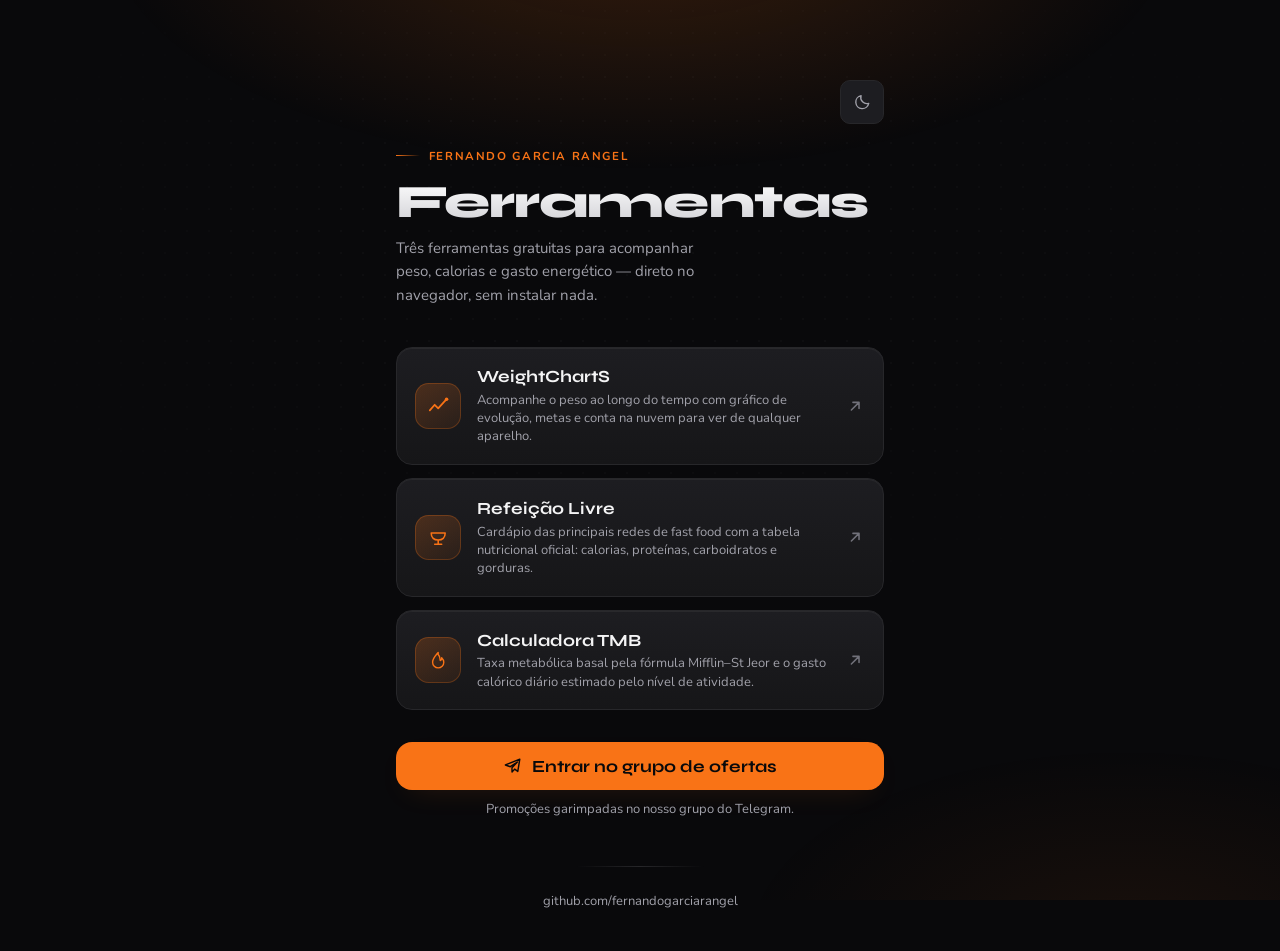
==== commit 53f95f68: "Acrescenta o botao do grupo de ofertas no Telegram Botao laranja abaixo da lista de apps, apontando " ====
--- a/index.html
+++ b/index.html
@@ -222,6 +222,18 @@
       </a>
     </nav>
 
+    <!-- Fora do .menu de propósito: não é um app, então não entra no ItemList
+         do JSON-LD nem na checagem de cards do smoke. -->
+    <section class="community" aria-label="Grupo de ofertas">
+      <a class="btn-telegram" href="https://t.me/GarciaOfertas" target="_blank" rel="noopener noreferrer">
+        <svg viewBox="0 0 24 24" fill="none" aria-hidden="true">
+          <path d="M21 4 3 11.2l6.2 2.2L18 7.5l-6.8 7.2.1 5.3 3.3-3.6 3.9 2.9L21 4Z" stroke="currentColor" stroke-width="1.8" stroke-linejoin="round"/>
+        </svg>
+        Entrar no grupo de ofertas
+      </a>
+      <p class="community-note">Promoções garimpadas no nosso grupo do Telegram.</p>
+    </section>
+
     <footer class="site-footer">
       <a href="https://github.com/fernandogarciarangel" target="_blank" rel="me noopener noreferrer">github.com/fernandogarciarangel</a>
     </footer>
--- a/styles.css
+++ b/styles.css
@@ -284,6 +284,65 @@
   transform: translate(3px, -3px);
 }
 
+/* —— Grupo de ofertas —— */
+
+.community {
+  margin-top: 2rem;
+  display: flex;
+  flex-direction: column;
+  align-items: center;
+  gap: 0.6rem;
+  text-align: center;
+}
+
+/* Texto sobre laranja é --on-accent, nunca branco (branco dá 2,8:1). */
+.btn-telegram {
+  display: inline-flex;
+  align-items: center;
+  justify-content: center;
+  gap: 0.6rem;
+  width: 100%;
+  min-height: 3rem;
+  padding: 0.8rem 1.4rem;
+  border-radius: var(--radius);
+  background: var(--accent);
+  color: var(--on-accent);
+  font-family: var(--font-display);
+  font-weight: 700;
+  font-size: var(--step-1);
+  text-decoration: none;
+  box-shadow: 0 10px 30px -14px var(--accent-glow);
+  transition: background-color 0.2s ease, transform 0.2s ease, box-shadow 0.2s ease;
+}
+
+.btn-telegram:hover,
+.btn-telegram:focus-visible {
+  background: var(--accent-soft);
+  transform: translateY(-2px);
+  box-shadow: 0 14px 40px -14px var(--accent-glow);
+}
+
+.btn-telegram:active {
+  transform: translateY(0) scale(0.99);
+}
+
+.btn-telegram:focus-visible {
+  outline: 2px solid var(--accent);
+  outline-offset: 3px;
+}
+
+.btn-telegram svg {
+  width: 1.2rem;
+  height: 1.2rem;
+  flex-shrink: 0;
+}
+
+.community-note {
+  margin: 0;
+  font-size: var(--step--1);
+  color: var(--text-dim);
+}
+
 /* —— Rodapé —— */
 
 .site-footer {
@@ -323,6 +382,7 @@
 
 .intro,
 .entry,
+.community,
 .site-footer {
   animation: rise 0.6s cubic-bezier(0.22, 0.61, 0.36, 1) backwards;
 }
@@ -331,7 +391,8 @@
 .entry:nth-child(1) { animation-delay: 0.12s; }
 .entry:nth-child(2) { animation-delay: 0.2s; }
 .entry:nth-child(3) { animation-delay: 0.28s; }
-.site-footer { animation-delay: 0.36s; }
+.community { animation-delay: 0.36s; }
+.site-footer { animation-delay: 0.44s; }
 
 @media (prefers-reduced-motion: reduce) {
   *, *::before, *::after {
@@ -339,7 +400,9 @@
     transition: none !important;
   }
   .entry:hover,
-  .entry:focus-visible {
+  .entry:focus-visible,
+  .btn-telegram:hover,
+  .btn-telegram:focus-visible {
     transform: none;
   }
 }
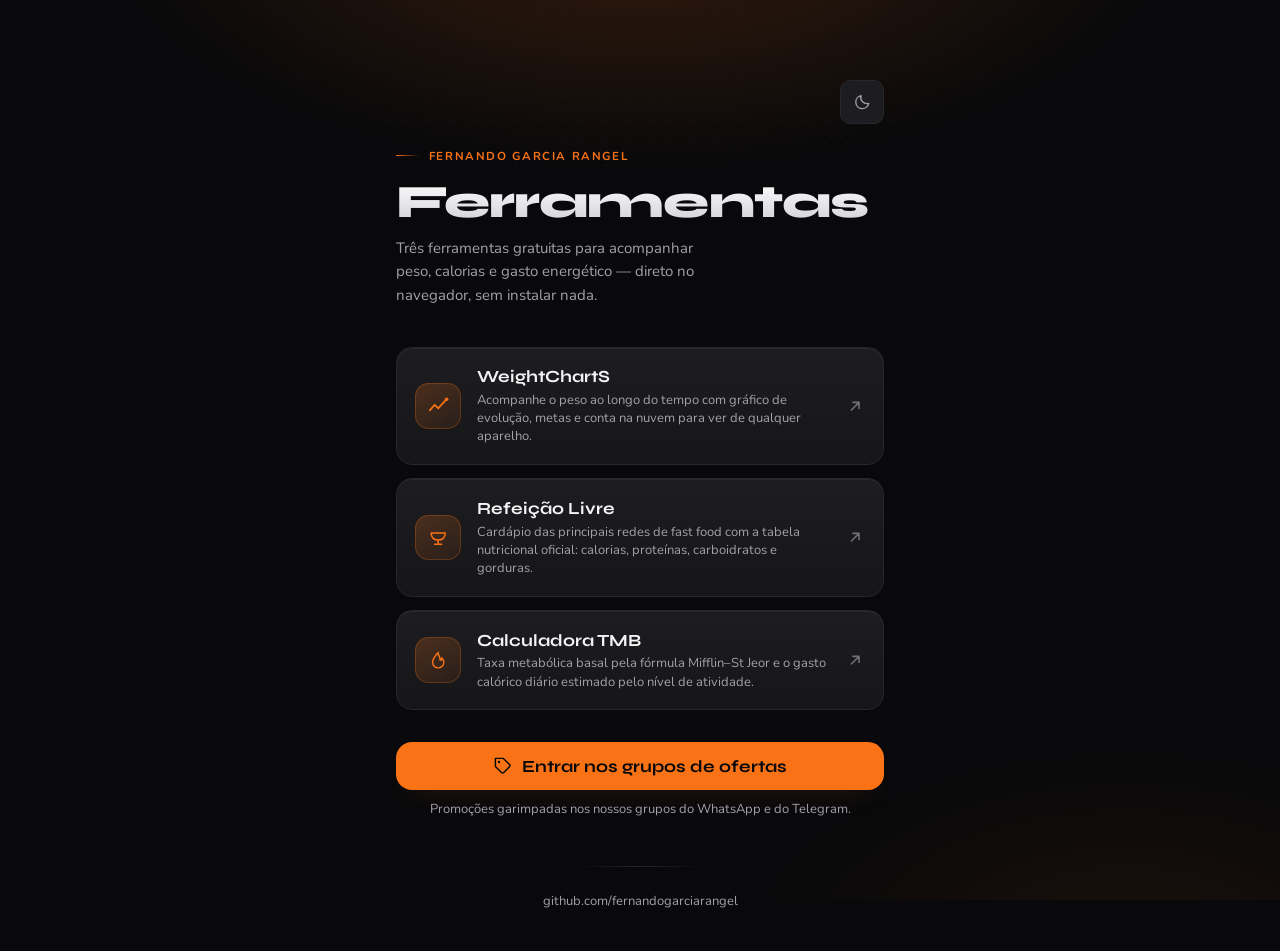
==== commit 248c116d: "Troca o botao do Telegram pelo hub de ofertas Os grupos agora estao no WhatsApp e no Telegram, com o" ====
--- a/index.html
+++ b/index.html
@@ -224,14 +224,15 @@
 
     <!-- Fora do .menu de propósito: não é um app, então não entra no ItemList
          do JSON-LD nem na checagem de cards do smoke. -->
-    <section class="community" aria-label="Grupo de ofertas">
-      <a class="btn-telegram" href="https://t.me/GarciaOfertas" target="_blank" rel="noopener noreferrer">
+    <section class="community" aria-label="Grupos de ofertas">
+      <a class="btn-ofertas" href="https://garcia-ofertas.vercel.app/" target="_blank" rel="noopener noreferrer">
         <svg viewBox="0 0 24 24" fill="none" aria-hidden="true">
-          <path d="M21 4 3 11.2l6.2 2.2L18 7.5l-6.8 7.2.1 5.3 3.3-3.6 3.9 2.9L21 4Z" stroke="currentColor" stroke-width="1.8" stroke-linejoin="round"/>
+          <path d="M20.6 13.4 13.4 20.6a2 2 0 0 1-2.8 0L3 13V3h10l7.6 7.6a2 2 0 0 1 0 2.8Z" stroke="currentColor" stroke-width="1.8" stroke-linejoin="round"/>
+          <circle cx="7.5" cy="7.5" r="1.5" fill="currentColor"/>
         </svg>
-        Entrar no grupo de ofertas
-      </a>
-      <p class="community-note">Promoções garimpadas no nosso grupo do Telegram.</p>
+        Entrar nos grupos de ofertas
+      </a>
+      <p class="community-note">Promoções garimpadas nos nossos grupos do WhatsApp e do Telegram.</p>
     </section>
 
     <footer class="site-footer">
--- a/styles.css
+++ b/styles.css
@@ -284,7 +284,7 @@
   transform: translate(3px, -3px);
 }
 
-/* —— Grupo de ofertas —— */
+/* —— Grupos de ofertas —— */
 
 .community {
   margin-top: 2rem;
@@ -296,7 +296,7 @@
 }
 
 /* Texto sobre laranja é --on-accent, nunca branco (branco dá 2,8:1). */
-.btn-telegram {
+.btn-ofertas {
   display: inline-flex;
   align-items: center;
   justify-content: center;
@@ -315,23 +315,23 @@
   transition: background-color 0.2s ease, transform 0.2s ease, box-shadow 0.2s ease;
 }
 
-.btn-telegram:hover,
-.btn-telegram:focus-visible {
+.btn-ofertas:hover,
+.btn-ofertas:focus-visible {
   background: var(--accent-soft);
   transform: translateY(-2px);
   box-shadow: 0 14px 40px -14px var(--accent-glow);
 }
 
-.btn-telegram:active {
+.btn-ofertas:active {
   transform: translateY(0) scale(0.99);
 }
 
-.btn-telegram:focus-visible {
+.btn-ofertas:focus-visible {
   outline: 2px solid var(--accent);
   outline-offset: 3px;
 }
 
-.btn-telegram svg {
+.btn-ofertas svg {
   width: 1.2rem;
   height: 1.2rem;
   flex-shrink: 0;
@@ -401,8 +401,8 @@
   }
   .entry:hover,
   .entry:focus-visible,
-  .btn-telegram:hover,
-  .btn-telegram:focus-visible {
+  .btn-ofertas:hover,
+  .btn-ofertas:focus-visible {
     transform: none;
   }
 }
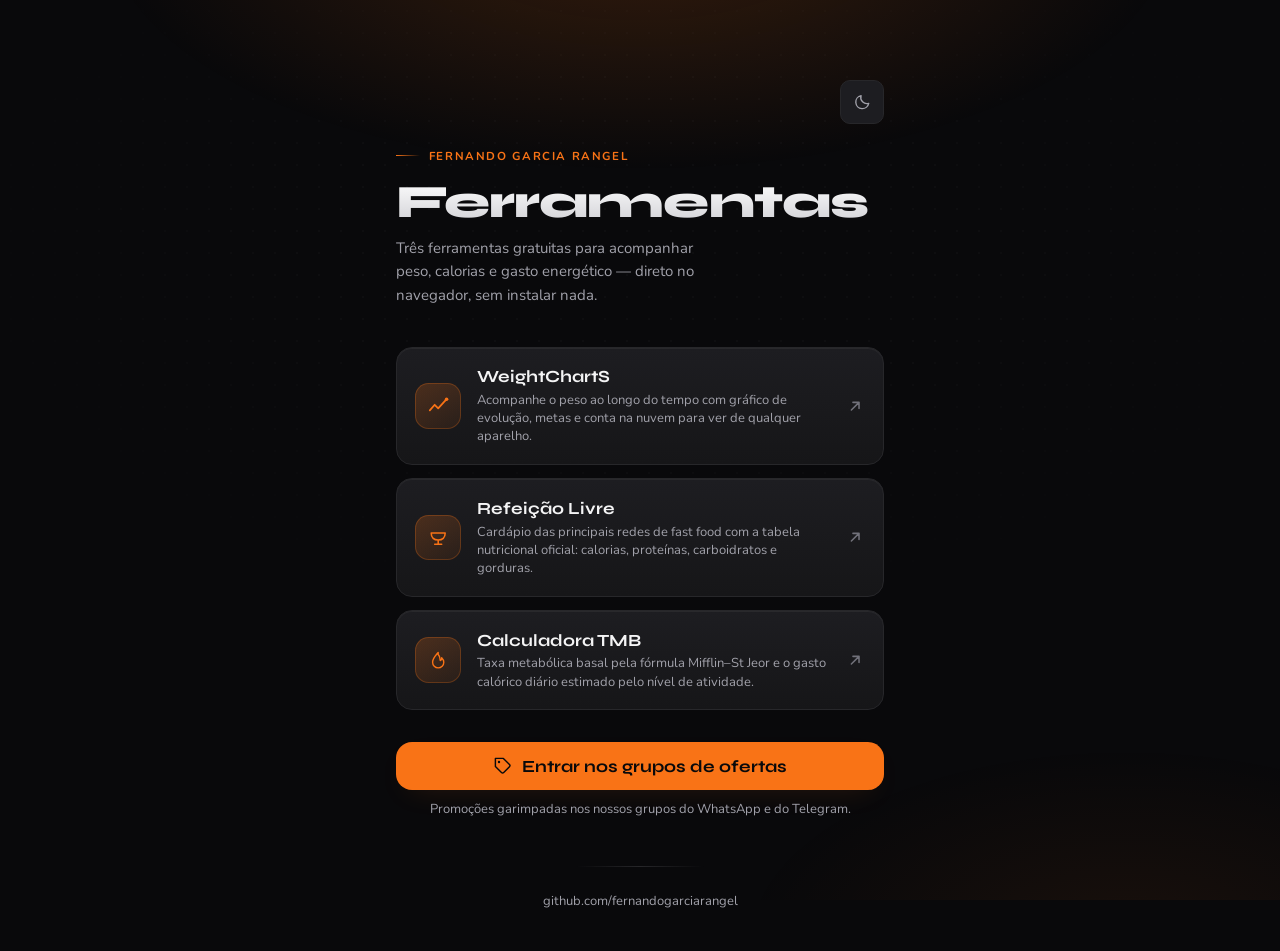
==== commit 06bb4308: "[verified] chore(domains): migrate public URLs to garciadev.tech" ====
--- a/index.html
+++ b/index.html
@@ -6,11 +6,11 @@
 <meta name="theme-color" content="#09090b">
 
 <!-- ————————————————————————————————————————————————————————————————
-     URL BASE DO SITE: https://apps-hub-beta.vercel.app
+     URL BASE DO SITE: https://apps.garciadev.tech
      Sem build, então não há como interpolar variável. Toda URL absoluta
      deste arquivo (canonical, og:url, og:image, JSON-LD) usa esse host e
      está reunida aqui de propósito: trocar de domínio é um find-and-replace
-     de "https://apps-hub-beta.vercel.app" neste arquivo, em robots.txt e em
+     de "https://apps.garciadev.tech" neste arquivo, em robots.txt e em
      sitemap.xml. Nenhum outro arquivo do repo tem URL absoluta própria.
      ———————————————————————————————————————————————————————————————— -->
 
@@ -18,16 +18,16 @@
 <meta name="description" content="Três ferramentas gratuitas em português: gráfico de evolução de peso, calculadora de TMB (Mifflin–St Jeor) e tabela nutricional do fast food.">
 <meta name="author" content="Fernando Garcia Rangel">
 <meta name="robots" content="index, follow, max-image-preview:large, max-snippet:-1">
-<link rel="canonical" href="https://apps-hub-beta.vercel.app/">
+<link rel="canonical" href="https://apps.garciadev.tech/">
 
 <!-- Open Graph (WhatsApp, Facebook, LinkedIn, Telegram, Discord) -->
 <meta property="og:type" content="website">
 <meta property="og:site_name" content="Ferramentas de Fernando Garcia Rangel">
 <meta property="og:locale" content="pt_BR">
-<meta property="og:url" content="https://apps-hub-beta.vercel.app/">
+<meta property="og:url" content="https://apps.garciadev.tech/">
 <meta property="og:title" content="Ferramentas grátis de dieta e peso">
 <meta property="og:description" content="Gráfico de evolução de peso, calculadora de TMB (Mifflin–St Jeor) e tabela nutricional do fast food. Tudo no navegador, de graça.">
-<meta property="og:image" content="https://apps-hub-beta.vercel.app/og.png">
+<meta property="og:image" content="https://apps.garciadev.tech/og.png">
 <meta property="og:image:type" content="image/png">
 <meta property="og:image:width" content="1200">
 <meta property="og:image:height" content="630">
@@ -37,7 +37,7 @@
 <meta name="twitter:card" content="summary_large_image">
 <meta name="twitter:title" content="Ferramentas grátis de dieta e peso">
 <meta name="twitter:description" content="Gráfico de evolução de peso, calculadora de TMB (Mifflin–St Jeor) e tabela nutricional do fast food.">
-<meta name="twitter:image" content="https://apps-hub-beta.vercel.app/og.png">
+<meta name="twitter:image" content="https://apps.garciadev.tech/og.png">
 
 <!-- Ícones: arquivos de verdade, não data-URI. Scraper de rede social e
      crawler não resolvem SVG inline em href de forma confiável. -->
@@ -73,27 +73,27 @@
   "@graph": [
     {
       "@type": "WebSite",
-      "@id": "https://apps-hub-beta.vercel.app/#website",
-      "url": "https://apps-hub-beta.vercel.app/",
+      "@id": "https://apps.garciadev.tech/#website",
+      "url": "https://apps.garciadev.tech/",
       "name": "Ferramentas de Fernando Garcia Rangel",
       "description": "Índice das ferramentas gratuitas de peso, nutrição e gasto calórico feitas por Fernando Garcia Rangel.",
       "inLanguage": "pt-BR",
-      "publisher": { "@id": "https://apps-hub-beta.vercel.app/#person" }
+      "publisher": { "@id": "https://apps.garciadev.tech/#person" }
     },
     {
       "@type": "Person",
-      "@id": "https://apps-hub-beta.vercel.app/#person",
+      "@id": "https://apps.garciadev.tech/#person",
       "name": "Fernando Garcia Rangel",
-      "url": "https://apps-hub-beta.vercel.app/",
+      "url": "https://apps.garciadev.tech/",
       "sameAs": ["https://github.com/fernandogarciarangel"]
     },
     {
       "@type": "CollectionPage",
-      "@id": "https://apps-hub-beta.vercel.app/#webpage",
-      "url": "https://apps-hub-beta.vercel.app/",
+      "@id": "https://apps.garciadev.tech/#webpage",
+      "url": "https://apps.garciadev.tech/",
       "name": "Ferramentas grátis de dieta e peso",
-      "isPartOf": { "@id": "https://apps-hub-beta.vercel.app/#website" },
-      "about": { "@id": "https://apps-hub-beta.vercel.app/#person" },
+      "isPartOf": { "@id": "https://apps.garciadev.tech/#website" },
+      "about": { "@id": "https://apps.garciadev.tech/#person" },
       "inLanguage": "pt-BR",
       "mainEntity": {
         "@type": "ItemList",
@@ -106,12 +106,12 @@
             "item": {
               "@type": "WebApplication",
               "name": "WeightChartS",
-              "url": "https://weight-charts.vercel.app/",
+              "url": "https://peso.garciadev.tech/",
               "applicationCategory": "HealthApplication",
               "operatingSystem": "Web",
               "inLanguage": "pt-BR",
               "description": "Acompanhamento de peso corporal com gráfico de evolução, metas e conta na nuvem para ver de qualquer aparelho.",
-              "author": { "@id": "https://apps-hub-beta.vercel.app/#person" },
+              "author": { "@id": "https://apps.garciadev.tech/#person" },
               "offers": { "@type": "Offer", "price": "0", "priceCurrency": "BRL" }
             }
           },
@@ -121,12 +121,12 @@
             "item": {
               "@type": "WebApplication",
               "name": "Refeição Livre",
-              "url": "https://refeicao-livre.vercel.app/",
+              "url": "https://refeicao.garciadev.tech/",
               "applicationCategory": "HealthApplication",
               "operatingSystem": "Web",
               "inLanguage": "pt-BR",
               "description": "Cardápio das principais redes de fast food com a tabela nutricional oficial: calorias, proteínas, carboidratos e gorduras.",
-              "author": { "@id": "https://apps-hub-beta.vercel.app/#person" },
+              "author": { "@id": "https://apps.garciadev.tech/#person" },
               "offers": { "@type": "Offer", "price": "0", "priceCurrency": "BRL" }
             }
           },
@@ -136,12 +136,12 @@
             "item": {
               "@type": "WebApplication",
               "name": "Calculadora TMB",
-              "url": "https://calculadora-tmb-five.vercel.app/",
+              "url": "https://tmb.garciadev.tech/",
               "applicationCategory": "HealthApplication",
               "operatingSystem": "Web",
               "inLanguage": "pt-BR",
               "description": "Calcula a taxa metabólica basal pela fórmula de Mifflin–St Jeor e estima o gasto calórico diário conforme o nível de atividade.",
-              "author": { "@id": "https://apps-hub-beta.vercel.app/#person" },
+              "author": { "@id": "https://apps.garciadev.tech/#person" },
               "offers": { "@type": "Offer", "price": "0", "priceCurrency": "BRL" }
             }
           }
@@ -175,7 +175,7 @@
     </header>
 
     <nav class="menu" aria-label="Aplicativos disponíveis">
-      <a class="entry" href="https://weight-charts.vercel.app/" target="_blank" rel="noopener noreferrer">
+      <a class="entry" href="https://peso.garciadev.tech/" target="_blank" rel="noopener noreferrer">
         <span class="entry-icon" aria-hidden="true">
           <svg viewBox="0 0 32 32" fill="none">
             <path d="M4 22 L11 14 L16 19 L28 6" stroke="currentColor" stroke-width="2.5" stroke-linecap="round" stroke-linejoin="round"/>
@@ -191,7 +191,7 @@
         </span>
       </a>
 
-      <a class="entry" href="https://refeicao-livre.vercel.app/" target="_blank" rel="noopener noreferrer">
+      <a class="entry" href="https://refeicao.garciadev.tech/" target="_blank" rel="noopener noreferrer">
         <span class="entry-icon" aria-hidden="true">
           <svg viewBox="0 0 32 32" fill="none">
             <path d="M6 10h20M6 10c0 7 4 10 10 10s10-3 10-10M16 20v6M11 26h10" stroke="currentColor" stroke-width="2.2" stroke-linecap="round" stroke-linejoin="round"/>
@@ -206,7 +206,7 @@
         </span>
       </a>
 
-      <a class="entry" href="https://calculadora-tmb-five.vercel.app/" target="_blank" rel="noopener noreferrer">
+      <a class="entry" href="https://tmb.garciadev.tech/" target="_blank" rel="noopener noreferrer">
         <span class="entry-icon" aria-hidden="true">
           <svg viewBox="0 0 32 32" fill="none">
             <path d="M16 5c-4 5-8 8-8 14a8 8 0 0 0 16 0c0-3-1.5-5-3-6.5.3 2-.5 3.5-2 4-1-2.5.5-5-3-8.5Z" stroke="currentColor" stroke-width="2" stroke-linejoin="round"/>
